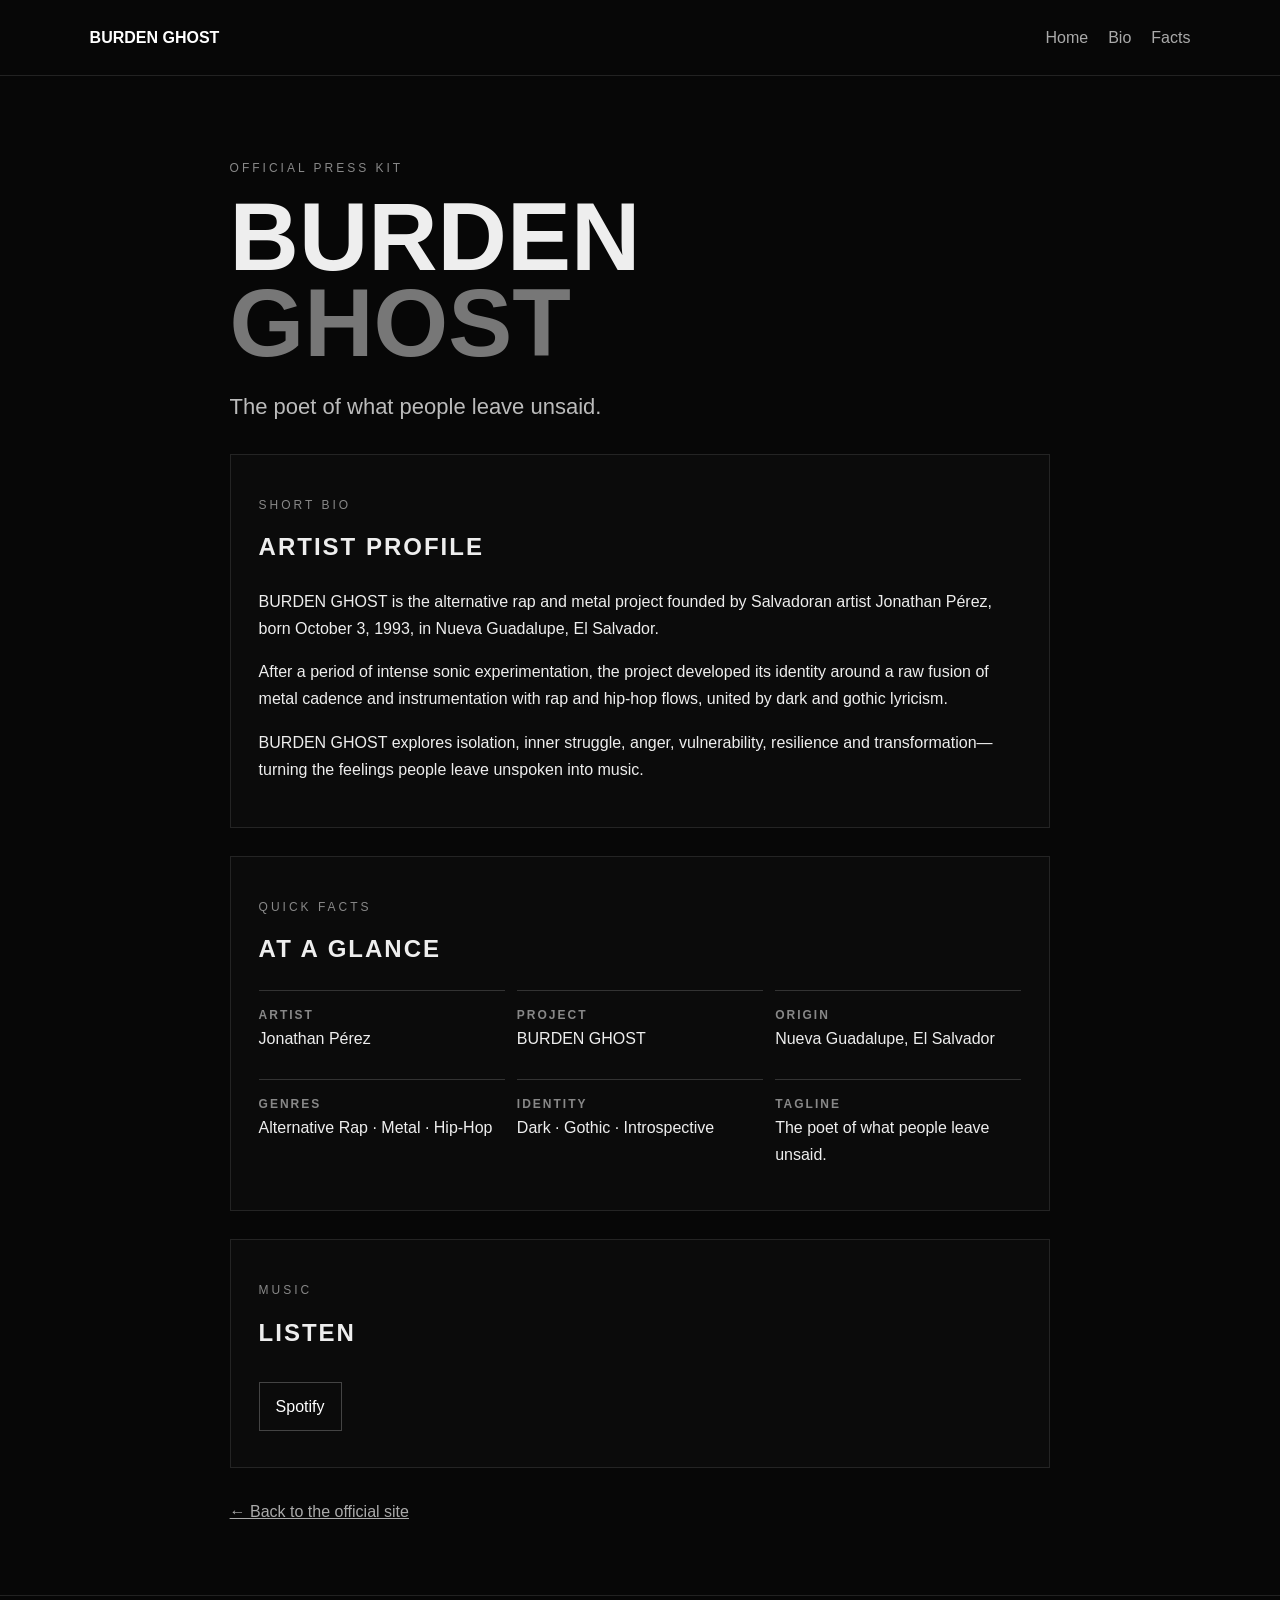
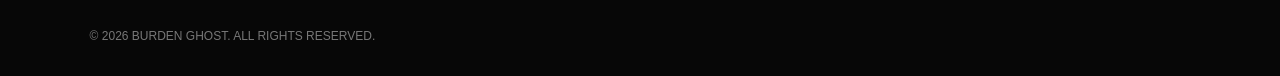
==== press-kit.html @ 06a7bde0 "Add official BURDEN GHOST press kit page" ====
<!doctype html>
<html lang="en">
<head>
<meta charset="utf-8"><meta name="viewport" content="width=device-width,initial-scale=1">
<meta name="description" content="BURDEN GHOST press kit — official artist information, biography, music identity and media-ready facts.">
<meta name="author" content="Jonathan Pérez">
<meta name="robots" content="index, follow">
<meta property="og:type" content="website"><meta property="og:title" content="BURDEN GHOST — Press Kit">
<meta property="og:description" content="Official press kit for BURDEN GHOST, the alternative rap and metal project of Salvadoran artist Jonathan Pérez.">
<title>BURDEN GHOST — Press Kit</title>
<style>
*{box-sizing:border-box}html{scroll-behavior:smooth}body{margin:0;background:#070707;color:#eee;font-family:Arial,Helvetica,sans-serif;line-height:1.7}header{padding:24px 7%;border-bottom:1px solid #222;display:flex;justify-content:space-between;align-items:center}header a{color:#fff;text-decoration:none}nav a{margin-left:20px;color:#aaa}main{max-width:1000px;margin:auto;padding:70px 7%}.eyebrow{font-size:12px;letter-spacing:3px;color:#888}.hero h1{font-size:clamp(48px,10vw,96px);line-height:.9;margin:15px 0}.hero h1 span{color:#777}.tagline{font-size:22px;color:#bbb}.card{border:1px solid #242424;padding:28px;margin-top:28px;background:#0b0b0b}.card h2{margin-top:0;letter-spacing:2px}.facts{display:grid;grid-template-columns:repeat(auto-fit,minmax(220px,1fr));gap:12px}.fact{border-top:1px solid #333;padding:14px 0}.fact strong{display:block;color:#888;font-size:12px;letter-spacing:2px}.links a{display:inline-block;margin:8px 12px 8px 0;padding:10px 16px;border:1px solid #444;color:#fff;text-decoration:none}.back{display:inline-block;margin-top:30px;color:#aaa}footer{padding:30px 7%;border-top:1px solid #222;color:#777;font-size:12px}
</style></head>
<body>
<header><a href="index.html"><strong>BURDEN GHOST</strong></a><nav><a href="index.html">Home</a><a href="#bio">Bio</a><a href="#facts">Facts</a></nav></header>
<main>
<section class="hero"><p class="eyebrow">OFFICIAL PRESS KIT</p><h1>BURDEN<br><span>GHOST</span></h1><p class="tagline">The poet of what people leave unsaid.</p></section>
<section id="bio" class="card"><p class="eyebrow">SHORT BIO</p><h2>ARTIST PROFILE</h2>
<p>BURDEN GHOST is the alternative rap and metal project founded by Salvadoran artist Jonathan Pérez, born October 3, 1993, in Nueva Guadalupe, El Salvador.</p>
<p>After a period of intense sonic experimentation, the project developed its identity around a raw fusion of metal cadence and instrumentation with rap and hip-hop flows, united by dark and gothic lyricism.</p>
<p>BURDEN GHOST explores isolation, inner struggle, anger, vulnerability, resilience and transformation—turning the feelings people leave unspoken into music.</p>
</section>
<section id="facts" class="card"><p class="eyebrow">QUICK FACTS</p><h2>AT A GLANCE</h2><div class="facts">
<div class="fact"><strong>ARTIST</strong>Jonathan Pérez</div>
<div class="fact"><strong>PROJECT</strong>BURDEN GHOST</div>
<div class="fact"><strong>ORIGIN</strong>Nueva Guadalupe, El Salvador</div>
<div class="fact"><strong>GENRES</strong>Alternative Rap · Metal · Hip-Hop</div>
<div class="fact"><strong>IDENTITY</strong>Dark · Gothic · Introspective</div>
<div class="fact"><strong>TAGLINE</strong>The poet of what people leave unsaid.</div>
</div></section>
<section class="card"><p class="eyebrow">MUSIC</p><h2>LISTEN</h2><div class="links"><a href="https://open.spotify.com/artist/5hVlwr7mkQSALhv4N9uKXQ" target="_blank" rel="noopener">Spotify</a></div></section>
<a class="back" href="index.html">← Back to the official site</a>
</main><footer>© <span id="year"></span> BURDEN GHOST. ALL RIGHTS RESERVED.</footer>
<script>document.getElementById('year').textContent=new Date().getFullYear();</script>
</body></html>
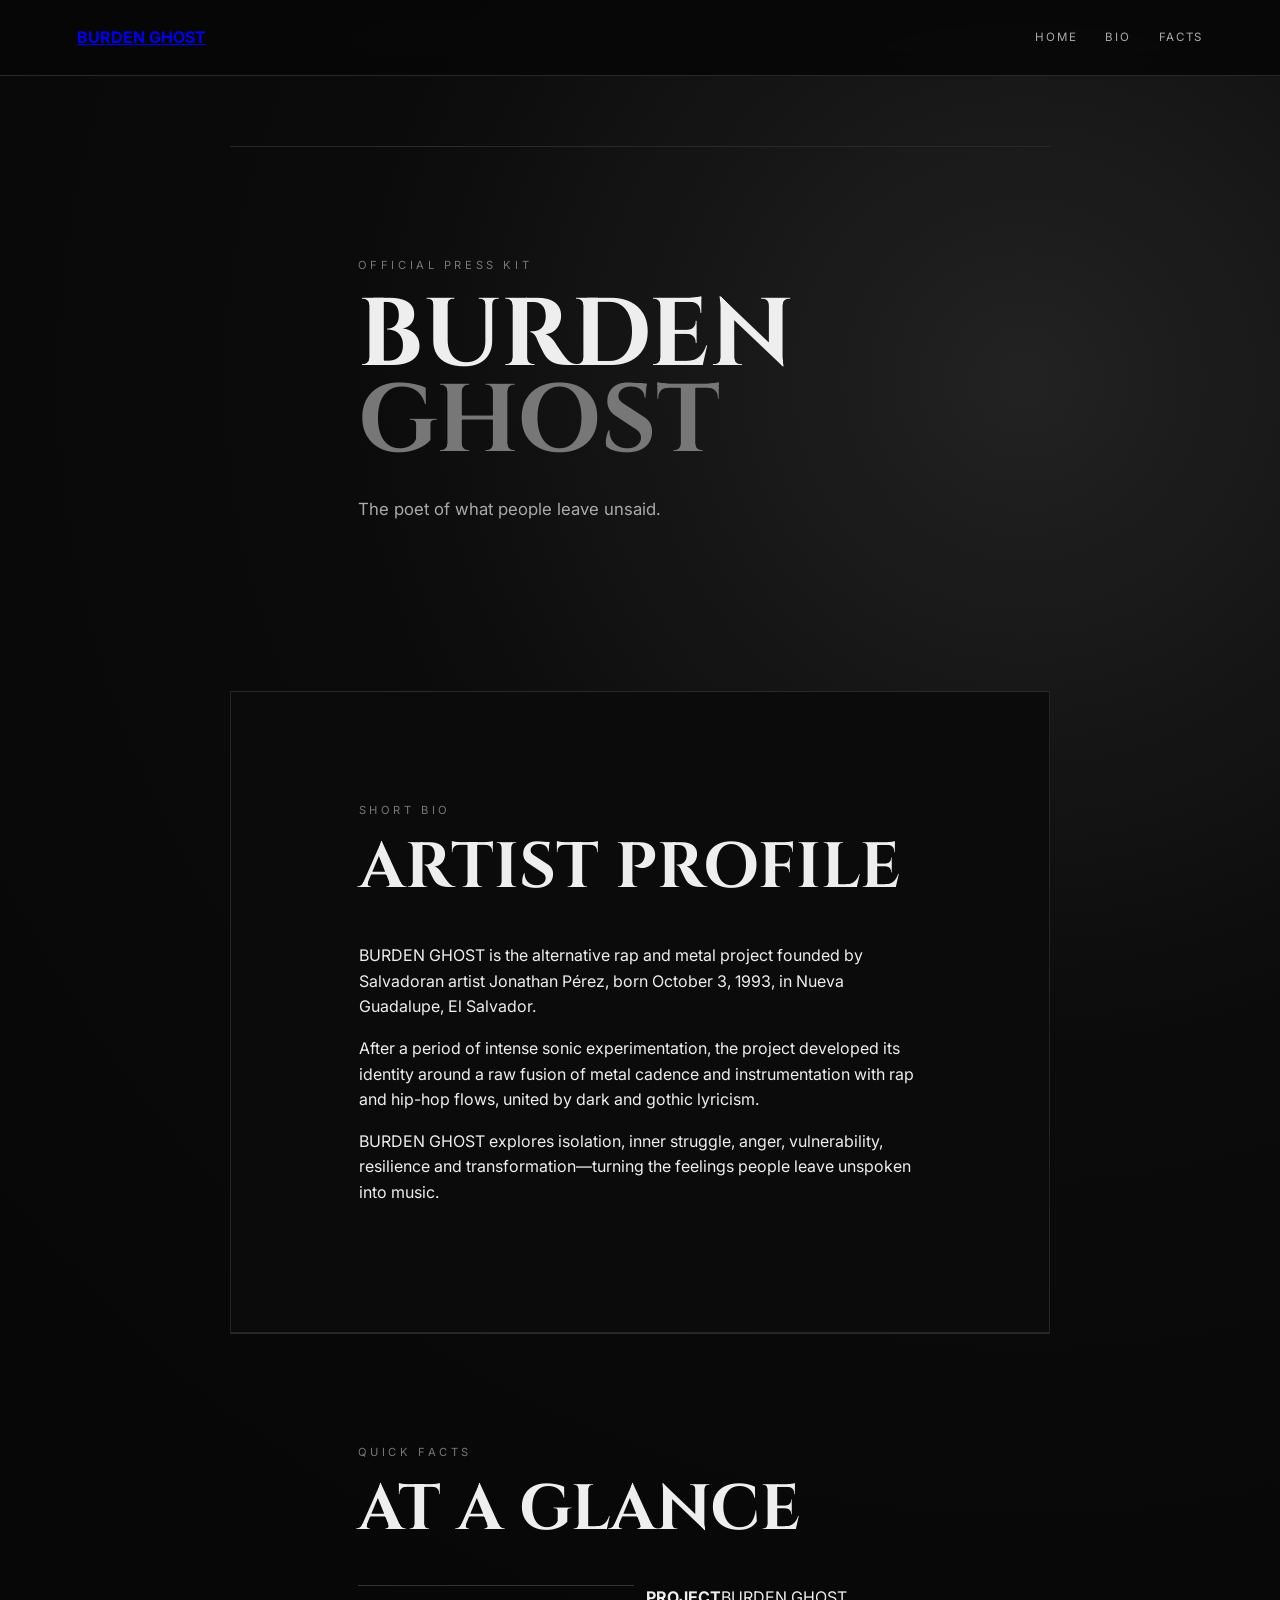
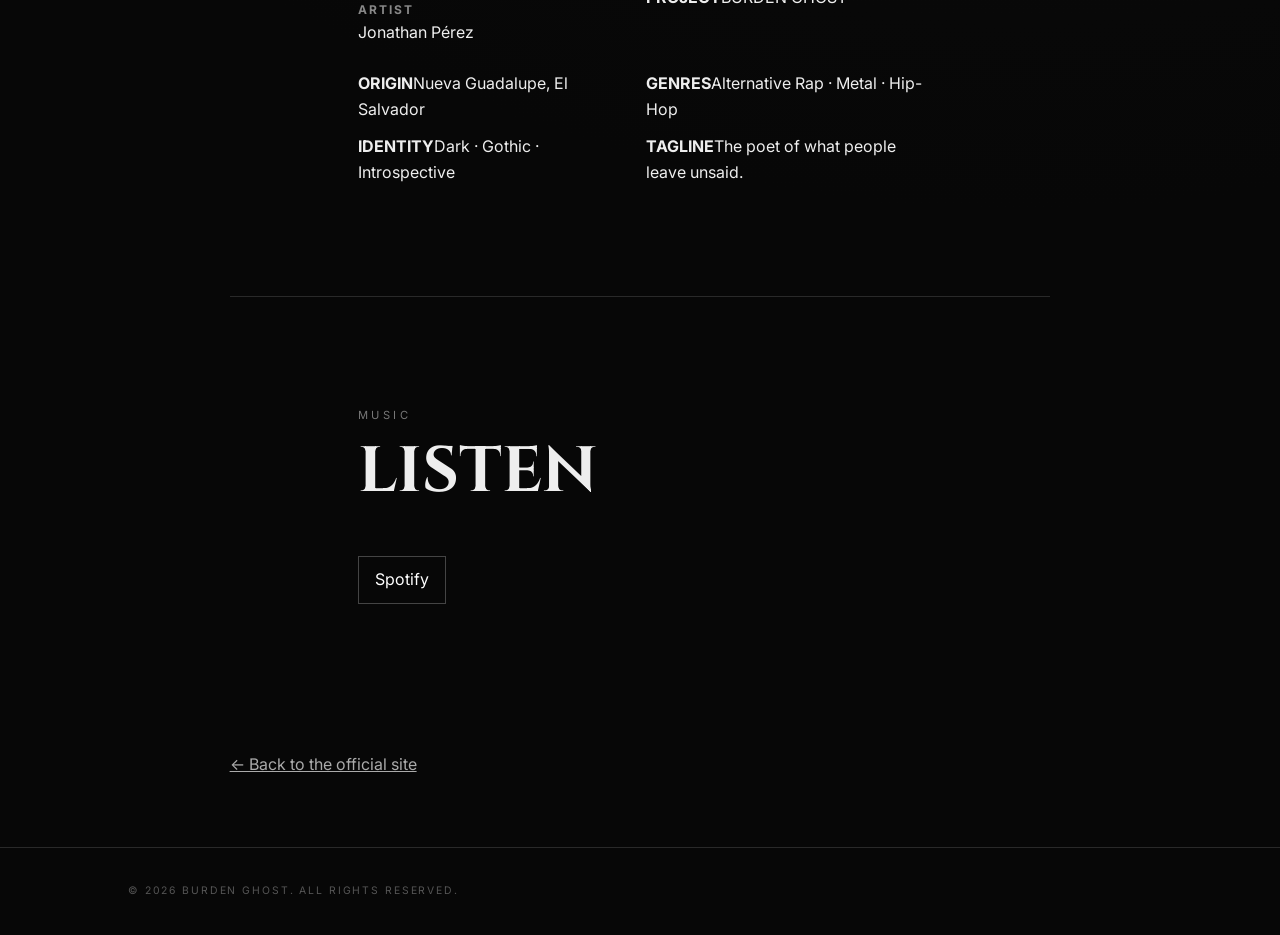
==== commit 9beb0680: "Polish press kit SEO and shared visual system" ====
--- a/press-kit.html
+++ b/press-kit.html
@@ -5,31 +5,33 @@
 <meta name="description" content="BURDEN GHOST press kit — official artist information, biography, music identity and media-ready facts.">
 <meta name="author" content="Jonathan Pérez">
 <meta name="robots" content="index, follow">
+<link rel="canonical" href="https://burdenghost.github.io/press-kit.html">
 <meta property="og:type" content="website"><meta property="og:title" content="BURDEN GHOST — Press Kit">
 <meta property="og:description" content="Official press kit for BURDEN GHOST, the alternative rap and metal project of Salvadoran artist Jonathan Pérez.">
+<meta property="og:url" content="https://burdenghost.github.io/press-kit.html">
 <title>BURDEN GHOST — Press Kit</title>
-<style>
-*{box-sizing:border-box}html{scroll-behavior:smooth}body{margin:0;background:#070707;color:#eee;font-family:Arial,Helvetica,sans-serif;line-height:1.7}header{padding:24px 7%;border-bottom:1px solid #222;display:flex;justify-content:space-between;align-items:center}header a{color:#fff;text-decoration:none}nav a{margin-left:20px;color:#aaa}main{max-width:1000px;margin:auto;padding:70px 7%}.eyebrow{font-size:12px;letter-spacing:3px;color:#888}.hero h1{font-size:clamp(48px,10vw,96px);line-height:.9;margin:15px 0}.hero h1 span{color:#777}.tagline{font-size:22px;color:#bbb}.card{border:1px solid #242424;padding:28px;margin-top:28px;background:#0b0b0b}.card h2{margin-top:0;letter-spacing:2px}.facts{display:grid;grid-template-columns:repeat(auto-fit,minmax(220px,1fr));gap:12px}.fact{border-top:1px solid #333;padding:14px 0}.fact strong{display:block;color:#888;font-size:12px;letter-spacing:2px}.links a{display:inline-block;margin:8px 12px 8px 0;padding:10px 16px;border:1px solid #444;color:#fff;text-decoration:none}.back{display:inline-block;margin-top:30px;color:#aaa}footer{padding:30px 7%;border-top:1px solid #222;color:#777;font-size:12px}
-</style></head>
+<link rel="stylesheet" href="style.css">
+<script type="application/ld+json">{"@context":"https://schema.org","@type":"ProfilePage","url":"https://burdenghost.github.io/press-kit.html","name":"BURDEN GHOST Press Kit","mainEntity":{"@type":"MusicGroup","@id":"https://burdenghost.github.io/#artist","name":"BURDEN GHOST","sameAs":["https://open.spotify.com/artist/5hVlwr7mkQSALhv4N9uKXQ"]}}</script>
+<style>.press-main{max-width:1000px;margin:auto;padding:70px 7%}.press-card{border:1px solid #242424;padding:28px;margin-top:28px;background:#0b0b0b}.press-facts{display:grid;grid-template-columns:repeat(auto-fit,minmax(220px,1fr));gap:12px}.press-fact{border-top:1px solid #333;padding:14px 0}.press-fact strong{display:block;color:#888;font-size:12px;letter-spacing:2px}.press-links a{display:inline-block;margin:8px 12px 8px 0;padding:10px 16px;border:1px solid #444;color:#fff;text-decoration:none}.press-back{display:inline-block;margin-top:30px;color:#aaa}.press-hero h1{font-family:Cinzel,serif;font-size:clamp(48px,10vw,96px);line-height:.9;margin:15px 0}.press-hero h1 span{color:#777}</style></head>
 <body>
 <header><a href="index.html"><strong>BURDEN GHOST</strong></a><nav><a href="index.html">Home</a><a href="#bio">Bio</a><a href="#facts">Facts</a></nav></header>
-<main>
-<section class="hero"><p class="eyebrow">OFFICIAL PRESS KIT</p><h1>BURDEN<br><span>GHOST</span></h1><p class="tagline">The poet of what people leave unsaid.</p></section>
-<section id="bio" class="card"><p class="eyebrow">SHORT BIO</p><h2>ARTIST PROFILE</h2>
+<main class="press-main">
+<section class="press-hero"><p class="eyebrow">OFFICIAL PRESS KIT</p><h1>BURDEN<br><span>GHOST</span></h1><p class="tagline">The poet of what people leave unsaid.</p></section>
+<section id="bio" class="press-card"><p class="eyebrow">SHORT BIO</p><h2>ARTIST PROFILE</h2>
 <p>BURDEN GHOST is the alternative rap and metal project founded by Salvadoran artist Jonathan Pérez, born October 3, 1993, in Nueva Guadalupe, El Salvador.</p>
 <p>After a period of intense sonic experimentation, the project developed its identity around a raw fusion of metal cadence and instrumentation with rap and hip-hop flows, united by dark and gothic lyricism.</p>
 <p>BURDEN GHOST explores isolation, inner struggle, anger, vulnerability, resilience and transformation—turning the feelings people leave unspoken into music.</p>
 </section>
-<section id="facts" class="card"><p class="eyebrow">QUICK FACTS</p><h2>AT A GLANCE</h2><div class="facts">
-<div class="fact"><strong>ARTIST</strong>Jonathan Pérez</div>
+<section id="facts" class="card"><p class="eyebrow">QUICK FACTS</p><h2>AT A GLANCE</h2><div class="press-facts">
+<div class="press-fact"><strong>ARTIST</strong>Jonathan Pérez</div>
 <div class="fact"><strong>PROJECT</strong>BURDEN GHOST</div>
 <div class="fact"><strong>ORIGIN</strong>Nueva Guadalupe, El Salvador</div>
 <div class="fact"><strong>GENRES</strong>Alternative Rap · Metal · Hip-Hop</div>
 <div class="fact"><strong>IDENTITY</strong>Dark · Gothic · Introspective</div>
 <div class="fact"><strong>TAGLINE</strong>The poet of what people leave unsaid.</div>
 </div></section>
-<section class="card"><p class="eyebrow">MUSIC</p><h2>LISTEN</h2><div class="links"><a href="https://open.spotify.com/artist/5hVlwr7mkQSALhv4N9uKXQ" target="_blank" rel="noopener">Spotify</a></div></section>
-<a class="back" href="index.html">← Back to the official site</a>
+<section class="card"><p class="eyebrow">MUSIC</p><h2>LISTEN</h2><div class="press-links"><a href="https://open.spotify.com/artist/5hVlwr7mkQSALhv4N9uKXQ" target="_blank" rel="noopener">Spotify</a></div></section>
+<a class="press-back" href="index.html">← Back to the official site</a>
 </main><footer>© <span id="year"></span> BURDEN GHOST. ALL RIGHTS RESERVED.</footer>
 <script>document.getElementById('year').textContent=new Date().getFullYear();</script>
 </body></html>
--- a/style.css
+++ b/style.css
@@ -0,0 +1,3 @@
+@import url('https://fonts.googleapis.com/css2?family=Cinzel:wght@500;600;700;800&family=Inter:wght@400;500;600&display=swap');
+:root{--bg:#070707;--panel:#111;--text:#eee;--muted:#999;--line:#292929}*{box-sizing:border-box}html{scroll-behavior:smooth}body{margin:0;background:radial-gradient(circle at 80% 15%,#222 0,#0b0b0b 28%,var(--bg) 60%);color:var(--text);font:16px/1.6 Inter,Arial,sans-serif}header{height:76px;padding:0 6vw;display:flex;align-items:center;justify-content:space-between;border-bottom:1px solid var(--line);position:sticky;top:0;background:#070707e8;backdrop-filter:blur(12px);z-index:3}.brand{font:800 1rem Cinzel,serif;letter-spacing:.18em;color:#eee;text-decoration:none}nav{display:flex;gap:28px}nav a{color:#aaa;text-decoration:none;text-transform:uppercase;font-size:.72rem;letter-spacing:.15em}nav a:hover{color:#fff}.hero{min-height:calc(100vh - 76px);padding:9vw 10vw;display:flex;align-items:center;justify-content:space-between;position:relative;overflow:hidden}.hero:after{content:"";position:absolute;width:50vw;height:50vw;border:1px solid #333;border-radius:50%;right:-18vw;top:10%;box-shadow:0 0 100px #000 inset}.hero>div:first-child{position:relative;z-index:1}.eyebrow{font-size:.7rem;letter-spacing:.32em;color:#777;margin:0 0 18px}.hero h1,h2,h3{font-family:Cinzel,serif}.hero h1{font-size:clamp(4.5rem,13vw,11rem);line-height:.88;letter-spacing:.04em;margin:0}.hero h1 span{color:#888}.tagline{max-width:520px;color:#aaa;margin:30px 0;font-size:1.05rem}.btn{display:inline-block;padding:13px 22px;border:1px solid #444;color:#eee;text-decoration:none;font-size:.72rem;letter-spacing:.17em;margin-right:8px}.primary{background:#eee;color:#080808;border-color:#eee}.sigil{font-size:9rem;color:#333;margin-right:8vw;z-index:1}section:not(.hero){padding:110px 10vw;border-top:1px solid var(--line)}h2{font-size:clamp(2.3rem,5vw,5rem);line-height:.95;margin:0 0 45px}.cards{display:grid;grid-template-columns:repeat(3,1fr);gap:18px}.cards article{background:linear-gradient(145deg,#161616,#0b0b0b);border:1px solid var(--line);padding:34px;min-height:280px;display:flex;flex-direction:column}.cards small{color:#555;letter-spacing:.2em}.cards h3{font-size:1.1rem;letter-spacing:.08em}.cards p,.about>div:last-child p{color:#aaa}.cards a{margin-top:auto;color:#eee;text-decoration:none;font-size:.7rem;letter-spacing:.15em}.about{display:grid;grid-template-columns:1fr 1fr;gap:10vw}.connect{text-align:center}.links{display:flex;flex-wrap:wrap;justify-content:center;gap:10px}.links a{padding:15px 22px;border:1px solid var(--line);color:#ddd;text-decoration:none;text-transform:uppercase;font-size:.7rem;letter-spacing:.1em}.links a:hover{background:#eee;color:#080808}footer{padding:35px 10vw;color:#555;font-size:.65rem;letter-spacing:.18em;border-top:1px solid var(--line)}@media(max-width:800px){header{padding:0 5vw}nav{gap:12px}.hero{padding:18vw 7vw}.sigil{position:absolute;right:-25vw;opacity:.4}.hero h1{font-size:clamp(3.7rem,19vw,7rem)}section:not(.hero){padding:80px 7vw}.cards,.about{grid-template-columns:1fr}.cards article{min-height:230px}}
+.language-toggle{appearance:none;background:transparent;border:1px solid #333;color:#aaa;padding:7px 9px;font:inherit;font-size:.65rem;letter-spacing:.12em;cursor:pointer}.language-toggle:hover,.language-toggle:focus-visible{color:#fff;border-color:#777;outline:none}.btn:focus-visible,nav a:focus-visible,.links a:focus-visible{outline:1px solid #fff;outline-offset:4px}.links a{transition:background .2s ease,color .2s ease,border-color .2s ease}.cards article{transition:transform .2s ease,border-color .2s ease}.cards article:hover{transform:translateY(-4px);border-color:#444}@media(max-width:800px){header{height:auto;min-height:76px;flex-wrap:wrap;padding-top:16px;padding-bottom:16px;gap:12px}nav{flex-wrap:wrap;justify-content:flex-end}}
